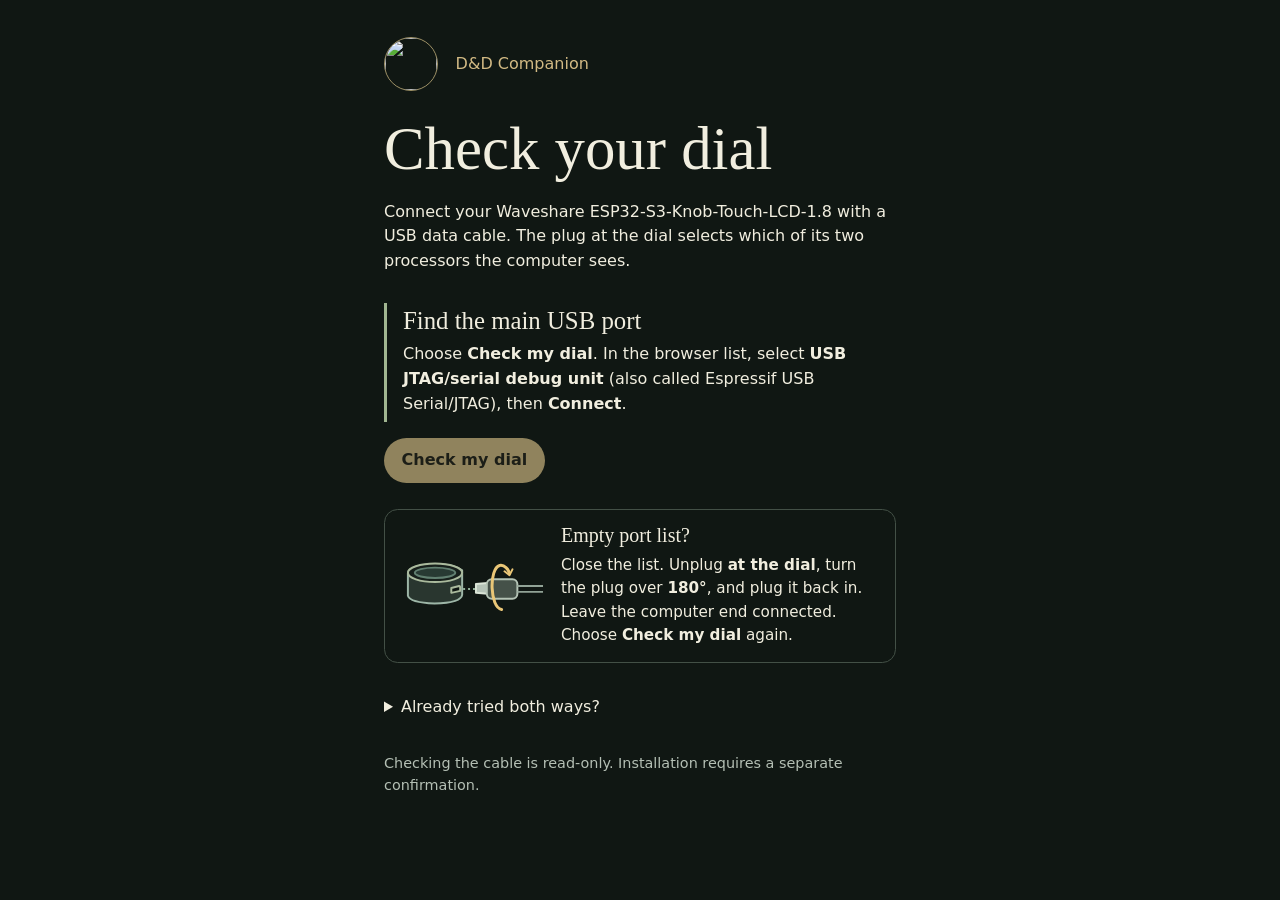
==== usb/index.html @ 3226d798 "Release D&D Companion 0.1.5" ====
<!doctype html>
<html lang="en">
<head>
  <meta charset="utf-8">
  <meta name="viewport" content="width=device-width,initial-scale=1">
  <meta http-equiv="Content-Security-Policy" content="default-src 'none'; script-src 'self'; style-src 'self'; img-src 'self'; connect-src 'none'; base-uri 'none'; form-action 'none'">
  <title>Check your dial · D&amp;D Companion</title>
  <link rel="stylesheet" href="./style.css">
  <script type="module" src="./site.mjs"></script>
</head>
<body>
  <main>
    <header><img src="./dragon-eye.jpg" alt="" width="52" height="52"><p>D&amp;D Companion</p></header>
    <h1>Check your dial</h1>
    <p>Connect your Waveshare ESP32-S3-Knob-Touch-LCD-1.8 with a USB data cable. The plug at the dial selects which of its two processors the computer sees.</p>
    <section aria-live="polite" aria-atomic="true">
      <h2 id="title">Find the main USB port</h2>
      <p id="message">Choose <strong>Check my dial</strong>. In the browser list, select <strong>USB JTAG/serial debug unit</strong> (also called Espressif USB Serial/JTAG), then <strong>Connect</strong>.</p>
    </section>
    <button id="connect" disabled>Check my dial</button>
    <button id="hardware" hidden>Restart and check processor</button>
    <div id="update" hidden>
      <h2>One-time USB update</h2>
      <p>Install Companion 0.1.4 to enable opt-in Wi-Fi updates. Your characters, artwork and Wi-Fi settings stay on the dial.</p>
      <label for="image">Choose the 0.1.4 app-only firmware (.bin)</label>
      <input id="image" type="file" accept=".bin">
      <p id="preview" role="status"></p>
      <button id="install" hidden>Install 0.1.4</button>
    </div>
    <aside id="flip" aria-labelledby="flip-title">
      <img src="./dial-end.svg" width="146" height="88" alt="Round dial and an unplugged USB-C plug. A curved arrow shows a half-turn around the cable’s long axis.">
      <div><h2 id="flip-title">Empty port list?</h2>
      <p>Close the list. Unplug <strong>at the dial</strong>, turn the plug over <strong>180°</strong>, and plug it back in. Leave the computer end connected. Choose <strong>Check my dial</strong> again.</p></div>
    </aside>
    <details id="both-ways"><summary>Already tried both ways?</summary>
      <p>Use a cable that can transfer files and connect directly to the computer. Close Arduino Serial Monitor or other apps using the port, then try again in desktop Chrome or Edge.</p>
    </details>
    <footer>Checking the cable is read-only. Installation requires a separate confirmation.</footer>
  </main>
</body>
</html>
---- usb/style.css ----
:root { color-scheme: dark; background: #101713; color: #f1eedf; font: 1rem/1.55 "Segoe UI", system-ui, sans-serif; }
body { margin: 0; padding: 4vh 1.3rem; }
main { max-width: 32rem; margin: auto; }
header { display: flex; align-items: center; gap: 1.1rem; color: #d2ba84; }
header img { border-radius: 50%; border: 1px solid #9d9065; }
h1, h2 { font-family: Georgia, serif; font-weight: 500; line-height: 1.15; }
h1 { font-size: clamp(2.6rem, 8vw, 3.8rem); margin: 1.3rem 0 .7rem; }
h2 { font-size: 1.55rem; margin: 0 0 .4rem; }
section { border-left: 3px solid #a1b691; padding: .3rem 1rem; margin: 1.8rem 0 1rem; }
section p { margin: 0; }
button { font: inherit; font-weight: 600; padding: .65rem 1.1rem; border-radius: 2rem; background: #e6cc8f; border: 0; color: #24231b; cursor: pointer; }
button:disabled { opacity: .6; cursor: default; }
summary { cursor: pointer; padding: .5rem 0; }
details, footer { margin-top: 1.5rem; }
footer { color: #b4bfb4; font-size: .9rem; }
button:focus-visible, summary:focus-visible { outline: 3px solid #91e7d0; outline-offset: 3px; }
header img { width: 52px; height: 52px; }
section[data-state="confirmed"] { border-color: #92d6a3; }
section[data-state="confirmed"] h2 { color: #b4e7bf; }
aside { display: flex; gap: 1rem; align-items: center; margin: 1.6rem 0 0; padding: .9rem 1rem; border: 1px solid #435046; border-radius: .85rem; }
aside img { width: clamp(6rem, 21vw, 9rem); height: auto; flex: none; }
aside h2 { font-size: 1.25rem; }
aside p { margin: 0; font-size: .95rem; }
[hidden] { display: none; }
@media (max-width: 30rem) { aside { align-items: flex-start; gap: .7rem; } #hardware { margin-top: .5rem; } }

#update { margin: 1.5rem 0; }
#update label, #update input { display: block; }
#update input { margin: .5rem 0; max-width: 100%; font: inherit; }
#preview { color: #d2dfce; }
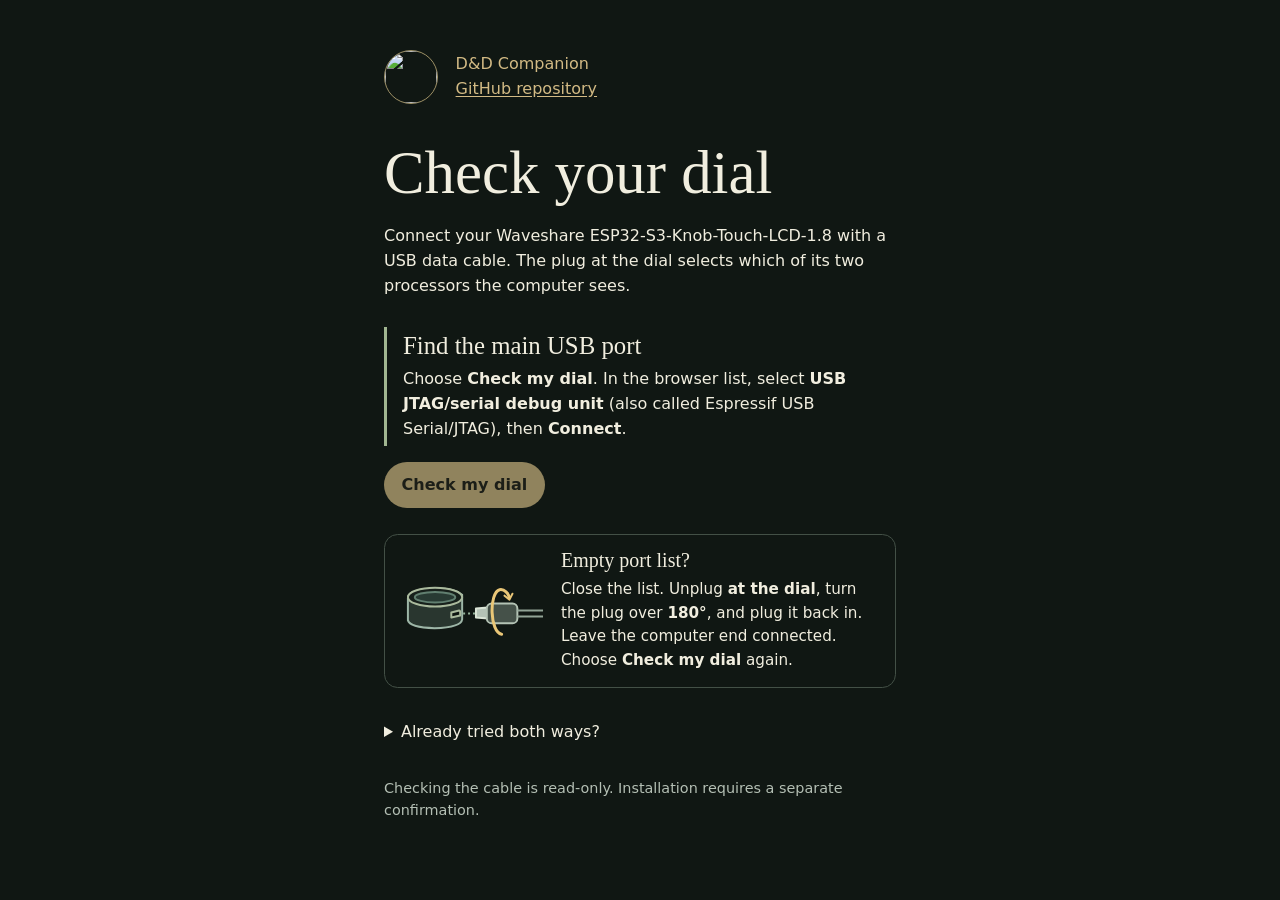
==== commit 0fc993d8: "Link to the GitHub repository from the player guide and USB checker headers" ====
--- a/usb/index.html
+++ b/usb/index.html
@@ -10,7 +10,7 @@
 </head>
 <body>
   <main>
-    <header><img src="./dragon-eye.jpg" alt="" width="52" height="52"><p>D&amp;D Companion</p></header>
+    <header><img src="./dragon-eye.jpg" alt="" width="52" height="52"><p>D&amp;D Companion<br><a href="https://github.com/colombod/dnd-companion">GitHub repository</a></p></header>
     <h1>Check your dial</h1>
     <p>Connect your Waveshare ESP32-S3-Knob-Touch-LCD-1.8 with a USB data cable. The plug at the dial selects which of its two processors the computer sees.</p>
     <section aria-live="polite" aria-atomic="true">
@@ -21,11 +21,11 @@
     <button id="hardware" hidden>Restart and check processor</button>
     <div id="update" hidden>
       <h2>One-time USB update</h2>
-      <p>Install Companion 0.1.4 to enable opt-in Wi-Fi updates. Your characters, artwork and Wi-Fi settings stay on the dial.</p>
-      <label for="image">Choose the 0.1.4 app-only firmware (.bin)</label>
+      <p>The checker selects the update for your installed build. Your characters, artwork and Wi-Fi settings stay on the dial.</p>
+      <label for="image">Choose the matching app-only firmware (.bin)</label>
       <input id="image" type="file" accept=".bin">
       <p id="preview" role="status"></p>
-      <button id="install" hidden>Install 0.1.4</button>
+      <button id="install" hidden>Install update</button>
     </div>
     <aside id="flip" aria-labelledby="flip-title">
       <img src="./dial-end.svg" width="146" height="88" alt="Round dial and an unplugged USB-C plug. A curved arrow shows a half-turn around the cable’s long axis.">
--- a/usb/style.css
+++ b/usb/style.css
@@ -2,6 +2,7 @@
 body { margin: 0; padding: 4vh 1.3rem; }
 main { max-width: 32rem; margin: auto; }
 header { display: flex; align-items: center; gap: 1.1rem; color: #d2ba84; }
+header a { color: inherit; text-underline-offset: .15em; }
 header img { border-radius: 50%; border: 1px solid #9d9065; }
 h1, h2 { font-family: Georgia, serif; font-weight: 500; line-height: 1.15; }
 h1 { font-size: clamp(2.6rem, 8vw, 3.8rem); margin: 1.3rem 0 .7rem; }
